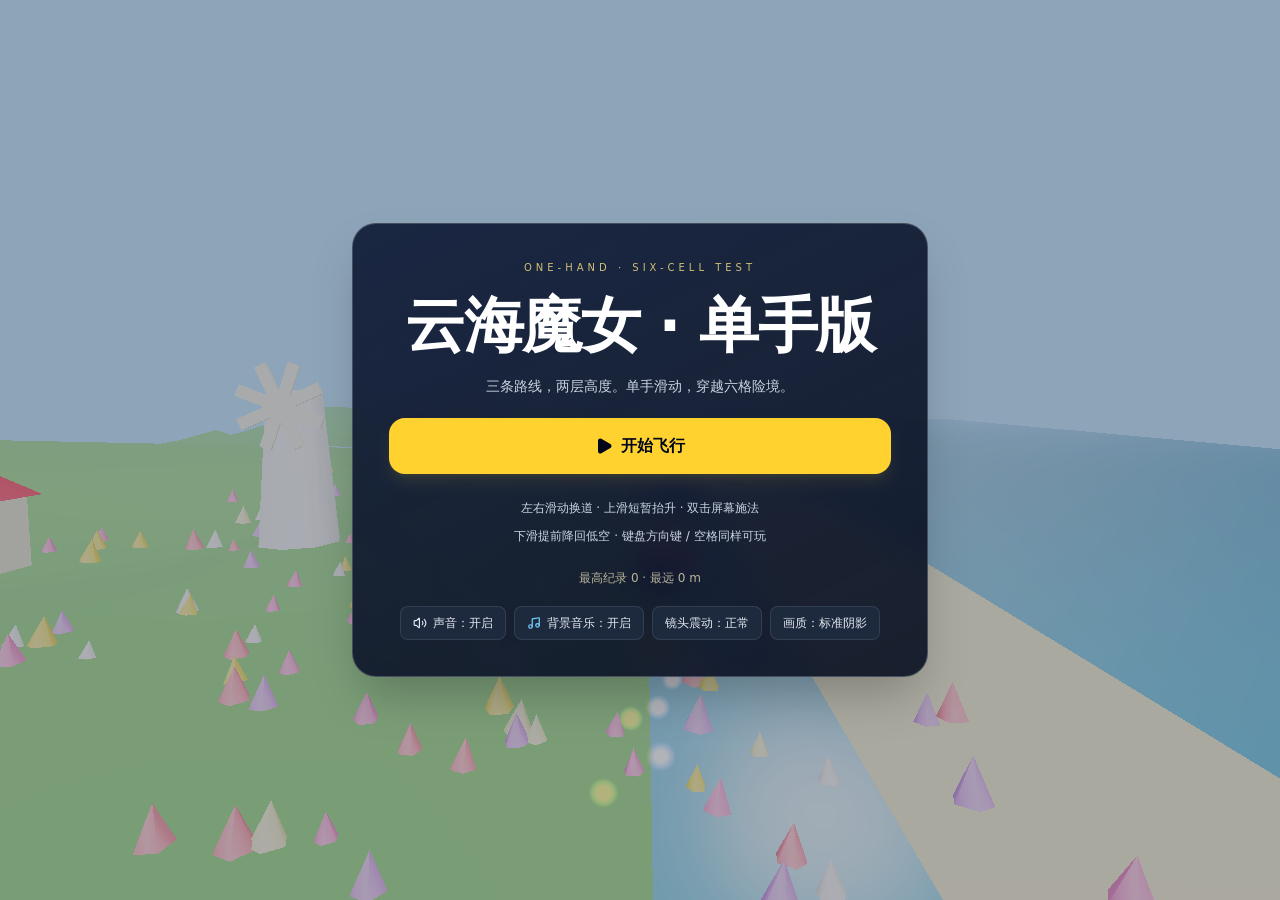
==== one-hand/index.html @ ebc1cd79 "Add isolated one-hand six-cell playtest without changing the official game" ====
<!doctype html>
<html lang="zh-CN">
  <head>
    <meta charset="UTF-8" />
    <meta name="viewport" content="width=device-width, initial-scale=1.0, maximum-scale=1.0, user-scalable=no, viewport-fit=cover" />
    <title>云海魔女 · 单手六格测试</title>
    <meta
      name="description"
      content="第三人称 3D 女巫扫帚飞行闯关游戏：高速穿越花海海岸、迷雾森林、沙漠遗迹与雷暴高地，收集能量加速并释放魔法技能。"
    />
    <meta property="og:title" content="云海魔女 · 3D 扫帚飞行闯关" />
    <meta
      property="og:description"
      content="高速低空飞行躲避、立体截面机关、三大强化形态与四大主题首领试炼。"
    />
    <meta property="og:type" content="website" />
    <meta name="twitter:card" content="summary_large_image" />
    <script type="module" crossorigin src="./assets/index-DvMk6Dfc.js"></script>
    <link rel="stylesheet" crossorigin href="./assets/index-Dwu3fYPq.css">
  </head>
  <body class="bg-slate-950 text-slate-100 overflow-hidden select-none">
    <div id="root"></div>
  </body>
</html>
---- one-hand/assets/index-Dwu3fYPq.css ----
/*! tailwindcss v4.3.5 | MIT License | https://tailwindcss.com */@layer properties{@supports (((-webkit-hyphens:none)) and (not (margin-trim:block))) or ((-moz-orient:inline) and (not (color:rgb(from red r g b)))){*,:before,:after,::backdrop{--tw-rotate-x:initial;--tw-rotate-y:initial;--tw-rotate-z:initial;--tw-skew-x:initial;--tw-skew-y:initial;--tw-space-y-reverse:0;--tw-border-style:solid;--tw-gradient-position:initial;--tw-gradient-from:#0000;--tw-gradient-via:#0000;--tw-gradient-to:#0000;--tw-gradient-stops:initial;--tw-gradient-via-stops:initial;--tw-gradient-from-position:0%;--tw-gradient-via-position:50%;--tw-gradient-to-position:100%;--tw-leading:initial;--tw-font-weight:initial;--tw-tracking:initial;--tw-shadow:0 0 #0000;--tw-shadow-color:initial;--tw-shadow-alpha:100%;--tw-inset-shadow:0 0 #0000;--tw-inset-shadow-color:initial;--tw-inset-shadow-alpha:100%;--tw-ring-color:initial;--tw-ring-shadow:0 0 #0000;--tw-inset-ring-color:initial;--tw-inset-ring-shadow:0 0 #0000;--tw-ring-inset:initial;--tw-ring-offset-width:0px;--tw-ring-offset-color:#fff;--tw-ring-offset-shadow:0 0 #0000;--tw-blur:initial;--tw-brightness:initial;--tw-contrast:initial;--tw-grayscale:initial;--tw-hue-rotate:initial;--tw-invert:initial;--tw-opacity:initial;--tw-saturate:initial;--tw-sepia:initial;--tw-drop-shadow:initial;--tw-drop-shadow-color:initial;--tw-drop-shadow-alpha:100%;--tw-drop-shadow-size:initial;--tw-duration:initial}}}@layer theme{:root,:host{--font-sans:-apple-system, BlinkMacSystemFont, "Segoe UI", Roboto, "Helvetica Neue", "Noto Sans", Arial, sans-serif, "Apple Color Emoji", "Segoe UI Emoji", "Segoe UI Symbol", "Noto Color Emoji";--font-mono:ui-monospace, SFMono-Regular, Menlo, Monaco, Consolas, "Liberation Mono", "Courier New", monospace;--color-red-400:oklch(70.4% .191 22.216);--color-orange-500:oklch(70.5% .213 47.604);--color-amber-100:oklch(96.2% .059 95.617);--color-amber-200:oklch(92.4% .12 95.746);--color-amber-300:oklch(87.9% .169 91.605);--color-amber-400:oklch(82.8% .189 84.429);--color-amber-500:oklch(76.9% .188 70.08);--color-emerald-300:oklch(84.5% .143 164.978);--color-emerald-400:oklch(76.5% .177 163.223);--color-sky-100:oklch(95.1% .026 236.824);--color-sky-300:oklch(82.8% .111 230.318);--color-sky-400:oklch(74.6% .16 232.661);--color-rose-500:oklch(64.5% .246 16.439);--color-slate-100:oklch(96.8% .007 247.896);--color-slate-200:oklch(92.9% .013 255.508);--color-slate-300:oklch(86.9% .022 252.894);--color-slate-400:oklch(70.4% .04 256.788);--color-slate-700:oklch(37.2% .044 257.287);--color-slate-800:oklch(27.9% .041 260.031);--color-slate-900:oklch(20.8% .042 265.755);--color-slate-950:oklch(12.9% .042 264.695);--color-black:#000;--color-white:#fff;--spacing:.25rem;--container-sm:24rem;--container-md:28rem;--container-xl:36rem;--container-3xl:48rem;--text-xs:.75rem;--text-xs--line-height:calc(1 / .75);--text-sm:.875rem;--text-sm--line-height:calc(1.25 / .875);--text-base:1rem;--text-base--line-height: 1.5 ;--text-xl:1.25rem;--text-xl--line-height:calc(1.75 / 1.25);--text-2xl:1.5rem;--text-2xl--line-height:calc(2 / 1.5);--text-3xl:1.875rem;--text-3xl--line-height: 1.2 ;--text-5xl:3rem;--text-5xl--line-height:1;--text-6xl:3.75rem;--text-6xl--line-height:1;--font-weight-medium:500;--font-weight-semibold:600;--font-weight-bold:700;--font-weight-black:900;--tracking-tight:-.025em;--leading-snug:1.375;--leading-relaxed:1.625;--radius-md:.375rem;--radius-lg:.5rem;--radius-xl:.75rem;--radius-2xl:1rem;--radius-3xl:1.5rem;--default-transition-duration:.15s;--default-transition-timing-function:cubic-bezier(.4, 0, .2, 1);--default-font-family:var(--font-sans);--default-mono-font-family:var(--font-mono)}}@layer base{*,:after,:before,::backdrop{box-sizing:border-box;border:0 solid;margin:0;padding:0}::file-selector-button{box-sizing:border-box;border:0 solid;margin:0;padding:0}html,:host{-webkit-text-size-adjust:100%;-moz-tab-size:4;tab-size:4;line-height:1.5;font-family:var(--default-font-family,-apple-system, BlinkMacSystemFont, "Segoe UI", Roboto, "Helvetica Neue", "Noto Sans", Arial, sans-serif, "Apple Color Emoji", "Segoe UI Emoji", "Segoe UI Symbol", "Noto Color Emoji");font-feature-settings:var(--default-font-feature-settings,normal);font-variation-settings:var(--default-font-variation-settings,normal);-webkit-tap-highlight-color:transparent}hr{height:0;color:inherit;border-top-width:1px}abbr:where([title]){-webkit-text-decoration:underline dotted;text-decoration:underline dotted}h1,h2,h3,h4,h5,h6{font-size:inherit;font-weight:inherit}a{color:inherit;-webkit-text-decoration:inherit;text-decoration:inherit}b,strong{font-weight:bolder}code,kbd,samp,pre{font-family:var(--default-mono-font-family,ui-monospace, SFMono-Regular, Menlo, Monaco, Consolas, "Liberation Mono", "Courier New", monospace);font-feature-settings:var(--default-mono-font-feature-settings,normal);font-variation-settings:var(--default-mono-font-variation-settings,normal);font-size:1em}small{font-size:80%}sub,sup{vertical-align:baseline;font-size:75%;line-height:0;position:relative}sub{bottom:-.25em}sup{top:-.5em}table{text-indent:0;border-color:inherit;border-collapse:collapse}:-moz-focusring:where(:not(iframe)){outline:auto}progress{vertical-align:baseline}summary{display:list-item}ol,ul,menu{list-style:none}img,svg,video,canvas,audio,iframe,embed,object{vertical-align:middle;display:block}img,video{max-width:100%;height:auto}button,input,select,optgroup,textarea{font:inherit;font-feature-settings:inherit;font-variation-settings:inherit;letter-spacing:inherit;color:inherit;opacity:1;background-color:#0000;border-radius:0}::file-selector-button{font:inherit;font-feature-settings:inherit;font-variation-settings:inherit;letter-spacing:inherit;color:inherit;opacity:1;background-color:#0000;border-radius:0}:where(select:is([multiple],[size])) optgroup{font-weight:bolder}:where(select:is([multiple],[size])) optgroup option{padding-inline-start:20px}::file-selector-button{margin-inline-end:4px}::placeholder{opacity:1}@supports (not ((-webkit-appearance:-apple-pay-button))) or (contain-intrinsic-size:1px){::placeholder{color:currentColor}@supports (color:color-mix(in lab,red,red)){::placeholder{color:color-mix(in oklab,currentcolor 50%,transparent)}}}textarea{resize:vertical}::-webkit-search-decoration{-webkit-appearance:none}::-webkit-date-and-time-value{min-height:1lh;text-align:inherit}::-webkit-datetime-edit{display:inline-flex}::-webkit-datetime-edit-fields-wrapper{padding:0}::-webkit-datetime-edit{padding-block:0}::-webkit-datetime-edit-year-field{padding-block:0}::-webkit-datetime-edit-month-field{padding-block:0}::-webkit-datetime-edit-day-field{padding-block:0}::-webkit-datetime-edit-hour-field{padding-block:0}::-webkit-datetime-edit-minute-field{padding-block:0}::-webkit-datetime-edit-second-field{padding-block:0}::-webkit-datetime-edit-millisecond-field{padding-block:0}::-webkit-datetime-edit-meridiem-field{padding-block:0}::-webkit-calendar-picker-indicator{line-height:1}:-moz-ui-invalid{box-shadow:none}button,input:where([type=button],[type=reset],[type=submit]){-webkit-appearance:button;-moz-appearance:button;appearance:button}::file-selector-button{-webkit-appearance:button;-moz-appearance:button;appearance:button}::-webkit-inner-spin-button{height:auto}::-webkit-outer-spin-button{height:auto}[hidden]:where(:not([hidden=until-found])){display:none!important}html,body,#root{touch-action:none;width:100%;height:100%;margin:0;padding:0;font-family:Noto Sans SC,system-ui,-apple-system,sans-serif;overflow:hidden}}@layer components;@layer utilities{.pointer-events-none{pointer-events:none}.visible{visibility:visible}.absolute{position:absolute}.fixed{position:fixed}.relative{position:relative}.static{position:static}.inset-0{top:0;right:0;bottom:0;left:0}.-top-5{top:calc(var(--spacing) * -5)}.z-20{z-index:20}.z-30{z-index:30}.z-40{z-index:40}.z-50{z-index:50}.container{width:100%}@media(min-width:40rem){.container{max-width:40rem}}@media(min-width:48rem){.container{max-width:48rem}}@media(min-width:64rem){.container{max-width:64rem}}@media(min-width:80rem){.container{max-width:80rem}}@media(min-width:96rem){.container{max-width:96rem}}.mt-0\.5{margin-top:calc(var(--spacing) * .5)}.mt-1{margin-top:var(--spacing)}.mb-2{margin-bottom:calc(var(--spacing) * 2)}.block{display:block}.contents{display:contents}.flex{display:flex}.grid{display:grid}.inline-block{display:inline-block}.h-2\.5{height:calc(var(--spacing) * 2.5)}.h-12{height:calc(var(--spacing) * 12)}.h-20{height:calc(var(--spacing) * 20)}.h-32{height:calc(var(--spacing) * 32)}.h-full{height:100%}.h-screen{height:100vh}.max-h-\[92dvh\]{max-height:92dvh}.w-12{width:calc(var(--spacing) * 12)}.w-20{width:calc(var(--spacing) * 20)}.w-32{width:calc(var(--spacing) * 32)}.w-full{width:100%}.w-screen{width:100vw}.max-w-3xl{max-width:var(--container-3xl)}.max-w-md{max-width:var(--container-md)}.max-w-sm{max-width:var(--container-sm)}.max-w-xl{max-width:var(--container-xl)}.flex-1{flex:1}.transform{transform:var(--tw-rotate-x, ) var(--tw-rotate-y, ) var(--tw-rotate-z, ) var(--tw-skew-x, ) var(--tw-skew-y, )}.cursor-pointer{cursor:pointer}.touch-none{touch-action:none}.resize{resize:both}.grid-cols-1{grid-template-columns:repeat(1,minmax(0,1fr))}.grid-cols-2{grid-template-columns:repeat(2,minmax(0,1fr))}.flex-col{flex-direction:column}.flex-wrap{flex-wrap:wrap}.place-items-center{place-items:center}.items-center{align-items:center}.justify-between{justify-content:space-between}.justify-center{justify-content:center}.gap-1\.5{gap:calc(var(--spacing) * 1.5)}.gap-2{gap:calc(var(--spacing) * 2)}.gap-2\.5{gap:calc(var(--spacing) * 2.5)}.gap-3{gap:calc(var(--spacing) * 3)}.gap-4{gap:calc(var(--spacing) * 4)}:where(.space-y-2\.5>:not(:last-child)){--tw-space-y-reverse:0;margin-block-start:calc(calc(var(--spacing) * 2.5) * var(--tw-space-y-reverse));margin-block-end:calc(calc(var(--spacing) * 2.5) * calc(1 - var(--tw-space-y-reverse)))}:where(.space-y-3>:not(:last-child)){--tw-space-y-reverse:0;margin-block-start:calc(calc(var(--spacing) * 3) * var(--tw-space-y-reverse));margin-block-end:calc(calc(var(--spacing) * 3) * calc(1 - var(--tw-space-y-reverse)))}:where(.space-y-4>:not(:last-child)){--tw-space-y-reverse:0;margin-block-start:calc(calc(var(--spacing) * 4) * var(--tw-space-y-reverse));margin-block-end:calc(calc(var(--spacing) * 4) * calc(1 - var(--tw-space-y-reverse)))}:where(.space-y-5>:not(:last-child)){--tw-space-y-reverse:0;margin-block-start:calc(calc(var(--spacing) * 5) * var(--tw-space-y-reverse));margin-block-end:calc(calc(var(--spacing) * 5) * calc(1 - var(--tw-space-y-reverse)))}.overflow-hidden{overflow:hidden}.overflow-y-auto{overflow-y:auto}.rounded{border-radius:.25rem}.rounded-2xl{border-radius:var(--radius-2xl)}.rounded-3xl{border-radius:var(--radius-3xl)}.rounded-full{border-radius:2147483647px}.rounded-lg{border-radius:var(--radius-lg)}.rounded-md{border-radius:var(--radius-md)}.rounded-xl{border-radius:var(--radius-xl)}.border{border-style:var(--tw-border-style);border-width:1px}.border-2{border-style:var(--tw-border-style);border-width:2px}.border-\[6px\]{border-style:var(--tw-border-style);border-width:6px}.border-amber-200\/30{border-color:#fee6854d}@supports (color:color-mix(in lab,red,red)){.border-amber-200\/30{border-color:color-mix(in oklab,var(--color-amber-200) 30%,transparent)}}.border-amber-400{border-color:var(--color-amber-400)}.border-black\/45{border-color:#00000073}@supports (color:color-mix(in lab,red,red)){.border-black\/45{border-color:color-mix(in oklab,var(--color-black) 45%,transparent)}}.border-emerald-400\/50{border-color:#00d29480}@supports (color:color-mix(in lab,red,red)){.border-emerald-400\/50{border-color:color-mix(in oklab,var(--color-emerald-400) 50%,transparent)}}.border-orange-500\/50{border-color:#fe6e0080}@supports (color:color-mix(in lab,red,red)){.border-orange-500\/50{border-color:color-mix(in oklab,var(--color-orange-500) 50%,transparent)}}.border-sky-300\/40{border-color:#77d4ff66}@supports (color:color-mix(in lab,red,red)){.border-sky-300\/40{border-color:color-mix(in oklab,var(--color-sky-300) 40%,transparent)}}.border-sky-400\/55{border-color:#00bcfe8c}@supports (color:color-mix(in lab,red,red)){.border-sky-400\/55{border-color:color-mix(in oklab,var(--color-sky-400) 55%,transparent)}}.border-white{border-color:var(--color-white)}.border-white\/10{border-color:#ffffff1a}@supports (color:color-mix(in lab,red,red)){.border-white\/10{border-color:color-mix(in oklab,var(--color-white) 10%,transparent)}}.border-white\/15{border-color:#ffffff26}@supports (color:color-mix(in lab,red,red)){.border-white\/15{border-color:color-mix(in oklab,var(--color-white) 15%,transparent)}}.border-white\/20{border-color:#fff3}@supports (color:color-mix(in lab,red,red)){.border-white\/20{border-color:color-mix(in oklab,var(--color-white) 20%,transparent)}}.border-white\/25{border-color:#ffffff40}@supports (color:color-mix(in lab,red,red)){.border-white\/25{border-color:color-mix(in oklab,var(--color-white) 25%,transparent)}}.bg-amber-300{background-color:var(--color-amber-300)}.bg-amber-400{background-color:var(--color-amber-400)}.bg-amber-400\/90{background-color:#fcbb00e6}@supports (color:color-mix(in lab,red,red)){.bg-amber-400\/90{background-color:color-mix(in oklab,var(--color-amber-400) 90%,transparent)}}.bg-amber-500{background-color:var(--color-amber-500)}.bg-slate-700{background-color:var(--color-slate-700)}.bg-slate-800{background-color:var(--color-slate-800)}.bg-slate-800\/55{background-color:#1d293d8c}@supports (color:color-mix(in lab,red,red)){.bg-slate-800\/55{background-color:color-mix(in oklab,var(--color-slate-800) 55%,transparent)}}.bg-slate-800\/60{background-color:#1d293d99}@supports (color:color-mix(in lab,red,red)){.bg-slate-800\/60{background-color:color-mix(in oklab,var(--color-slate-800) 60%,transparent)}}.bg-slate-800\/80{background-color:#1d293dcc}@supports (color:color-mix(in lab,red,red)){.bg-slate-800\/80{background-color:color-mix(in oklab,var(--color-slate-800) 80%,transparent)}}.bg-slate-800\/85{background-color:#1d293dd9}@supports (color:color-mix(in lab,red,red)){.bg-slate-800\/85{background-color:color-mix(in oklab,var(--color-slate-800) 85%,transparent)}}.bg-slate-900{background-color:var(--color-slate-900)}.bg-slate-900\/75{background-color:#0f172bbf}@supports (color:color-mix(in lab,red,red)){.bg-slate-900\/75{background-color:color-mix(in oklab,var(--color-slate-900) 75%,transparent)}}.bg-slate-950{background-color:var(--color-slate-950)}.bg-slate-950\/30{background-color:#0206184d}@supports (color:color-mix(in lab,red,red)){.bg-slate-950\/30{background-color:color-mix(in oklab,var(--color-slate-950) 30%,transparent)}}.bg-slate-950\/65{background-color:#020618a6}@supports (color:color-mix(in lab,red,red)){.bg-slate-950\/65{background-color:color-mix(in oklab,var(--color-slate-950) 65%,transparent)}}.bg-slate-950\/70{background-color:#020618b3}@supports (color:color-mix(in lab,red,red)){.bg-slate-950\/70{background-color:color-mix(in oklab,var(--color-slate-950) 70%,transparent)}}.bg-slate-950\/75{background-color:#020618bf}@supports (color:color-mix(in lab,red,red)){.bg-slate-950\/75{background-color:color-mix(in oklab,var(--color-slate-950) 75%,transparent)}}.bg-slate-950\/80{background-color:#020618cc}@supports (color:color-mix(in lab,red,red)){.bg-slate-950\/80{background-color:color-mix(in oklab,var(--color-slate-950) 80%,transparent)}}.bg-slate-950\/95{background-color:#020618f2}@supports (color:color-mix(in lab,red,red)){.bg-slate-950\/95{background-color:color-mix(in oklab,var(--color-slate-950) 95%,transparent)}}.bg-gradient-to-r{--tw-gradient-position:to right in oklab;background-image:linear-gradient(var(--tw-gradient-stops))}.from-rose-500{--tw-gradient-from:var(--color-rose-500);--tw-gradient-stops:var(--tw-gradient-via-stops,var(--tw-gradient-position), var(--tw-gradient-from) var(--tw-gradient-from-position), var(--tw-gradient-to) var(--tw-gradient-to-position))}.to-amber-300{--tw-gradient-to:var(--color-amber-300);--tw-gradient-stops:var(--tw-gradient-via-stops,var(--tw-gradient-position), var(--tw-gradient-from) var(--tw-gradient-from-position), var(--tw-gradient-to) var(--tw-gradient-to-position))}.p-3\.5{padding:calc(var(--spacing) * 3.5)}.p-4{padding:calc(var(--spacing) * 4)}.p-5{padding:calc(var(--spacing) * 5)}.p-6{padding:calc(var(--spacing) * 6)}.px-1\.5{padding-inline:calc(var(--spacing) * 1.5)}.px-2\.5{padding-inline:calc(var(--spacing) * 2.5)}.px-3{padding-inline:calc(var(--spacing) * 3)}.px-5{padding-inline:calc(var(--spacing) * 5)}.py-0\.5{padding-block:calc(var(--spacing) * .5)}.py-1{padding-block:var(--spacing)}.py-2{padding-block:calc(var(--spacing) * 2)}.py-2\.5{padding-block:calc(var(--spacing) * 2.5)}.py-3{padding-block:calc(var(--spacing) * 3)}.py-4{padding-block:calc(var(--spacing) * 4)}.pt-1{padding-top:var(--spacing)}.text-center{text-align:center}.text-left{text-align:left}.text-2xl{font-size:var(--text-2xl);line-height:var(--tw-leading,var(--text-2xl--line-height))}.text-5xl{font-size:var(--text-5xl);line-height:var(--tw-leading,var(--text-5xl--line-height))}.text-base{font-size:var(--text-base);line-height:var(--tw-leading,var(--text-base--line-height))}.text-sm{font-size:var(--text-sm);line-height:var(--tw-leading,var(--text-sm--line-height))}.text-xl{font-size:var(--text-xl);line-height:var(--tw-leading,var(--text-xl--line-height))}.text-xs{font-size:var(--text-xs);line-height:var(--tw-leading,var(--text-xs--line-height))}.text-\[10px\]{font-size:10px}.text-\[11px\]{font-size:11px}.leading-7{--tw-leading:calc(var(--spacing) * 7);line-height:calc(var(--spacing) * 7)}.leading-relaxed{--tw-leading:var(--leading-relaxed);line-height:var(--leading-relaxed)}.leading-snug{--tw-leading:var(--leading-snug);line-height:var(--leading-snug)}.font-black{--tw-font-weight:var(--font-weight-black);font-weight:var(--font-weight-black)}.font-bold{--tw-font-weight:var(--font-weight-bold);font-weight:var(--font-weight-bold)}.font-medium{--tw-font-weight:var(--font-weight-medium);font-weight:var(--font-weight-medium)}.font-semibold{--tw-font-weight:var(--font-weight-semibold);font-weight:var(--font-weight-semibold)}.tracking-\[\.4em\]{--tw-tracking:.4em;letter-spacing:.4em}.tracking-tight{--tw-tracking:var(--tracking-tight);letter-spacing:var(--tracking-tight)}.text-amber-100\/70{color:#fef3c6b3}@supports (color:color-mix(in lab,red,red)){.text-amber-100\/70{color:color-mix(in oklab,var(--color-amber-100) 70%,transparent)}}.text-amber-200\/80{color:#fee685cc}@supports (color:color-mix(in lab,red,red)){.text-amber-200\/80{color:color-mix(in oklab,var(--color-amber-200) 80%,transparent)}}.text-amber-300{color:var(--color-amber-300)}.text-emerald-300{color:var(--color-emerald-300)}.text-emerald-400{color:var(--color-emerald-400)}.text-red-400{color:var(--color-red-400)}.text-sky-100{color:var(--color-sky-100)}.text-sky-300{color:var(--color-sky-300)}.text-slate-100{color:var(--color-slate-100)}.text-slate-200{color:var(--color-slate-200)}.text-slate-300{color:var(--color-slate-300)}.text-slate-400{color:var(--color-slate-400)}.text-slate-950{color:var(--color-slate-950)}.text-white{color:var(--color-white)}.accent-amber-400{accent-color:var(--color-amber-400)}.shadow-2xl{--tw-shadow:0 25px 50px -12px var(--tw-shadow-color,#00000040);box-shadow:var(--tw-inset-shadow),var(--tw-inset-ring-shadow),var(--tw-ring-offset-shadow),var(--tw-ring-shadow),var(--tw-shadow)}.shadow-lg{--tw-shadow:0 10px 15px -3px var(--tw-shadow-color,#0000001a), 0 4px 6px -4px var(--tw-shadow-color,#0000001a);box-shadow:var(--tw-inset-shadow),var(--tw-inset-ring-shadow),var(--tw-ring-offset-shadow),var(--tw-ring-shadow),var(--tw-shadow)}.shadow-md{--tw-shadow:0 4px 6px -1px var(--tw-shadow-color,#0000001a), 0 2px 4px -2px var(--tw-shadow-color,#0000001a);box-shadow:var(--tw-inset-shadow),var(--tw-inset-ring-shadow),var(--tw-ring-offset-shadow),var(--tw-ring-shadow),var(--tw-shadow)}.ring{--tw-ring-shadow:var(--tw-ring-inset, ) 0 0 0 calc(1px + var(--tw-ring-offset-width)) var(--tw-ring-color,currentcolor);box-shadow:var(--tw-inset-shadow),var(--tw-inset-ring-shadow),var(--tw-ring-offset-shadow),var(--tw-ring-shadow),var(--tw-shadow)}.shadow-amber-300\/10{--tw-shadow-color:#ffd2361a}@supports (color:color-mix(in lab,red,red)){.shadow-amber-300\/10{--tw-shadow-color:color-mix(in oklab, color-mix(in oklab, var(--color-amber-300) 10%, transparent) var(--tw-shadow-alpha), transparent)}}.blur{--tw-blur:blur(8px);filter:var(--tw-blur, ) var(--tw-brightness, ) var(--tw-contrast, ) var(--tw-grayscale, ) var(--tw-hue-rotate, ) var(--tw-invert, ) var(--tw-saturate, ) var(--tw-sepia, ) var(--tw-drop-shadow, )}.transition-all{transition-property:all;transition-timing-function:var(--tw-ease,var(--default-transition-timing-function));transition-duration:var(--tw-duration,var(--default-transition-duration))}.transition-colors{transition-property:color,background-color,border-color,outline-color,text-decoration-color,fill,stroke,--tw-gradient-from,--tw-gradient-via,--tw-gradient-to;transition-timing-function:var(--tw-ease,var(--default-transition-timing-function));transition-duration:var(--tw-duration,var(--default-transition-duration))}.transition-opacity{transition-property:opacity;transition-timing-function:var(--tw-ease,var(--default-transition-timing-function));transition-duration:var(--tw-duration,var(--default-transition-duration))}.duration-150{--tw-duration:.15s;transition-duration:.15s}.duration-200{--tw-duration:.2s;transition-duration:.2s}.select-none{-webkit-user-select:none;user-select:none}@media(hover:hover){.hover\:bg-amber-200:hover{background-color:var(--color-amber-200)}.hover\:bg-amber-300:hover{background-color:var(--color-amber-300)}.hover\:bg-amber-400:hover{background-color:var(--color-amber-400)}.hover\:bg-slate-700:hover{background-color:var(--color-slate-700)}.hover\:bg-slate-800:hover{background-color:var(--color-slate-800)}.hover\:bg-slate-800\/80:hover{background-color:#1d293dcc}@supports (color:color-mix(in lab,red,red)){.hover\:bg-slate-800\/80:hover{background-color:color-mix(in oklab,var(--color-slate-800) 80%,transparent)}}}@media(min-width:40rem){.sm\:w-32{width:calc(var(--spacing) * 32)}.sm\:grid-cols-3{grid-template-columns:repeat(3,minmax(0,1fr))}.sm\:flex-row{flex-direction:row}.sm\:p-7{padding:calc(var(--spacing) * 7)}.sm\:p-8{padding:calc(var(--spacing) * 8)}.sm\:p-9{padding:calc(var(--spacing) * 9)}.sm\:text-3xl{font-size:var(--text-3xl);line-height:var(--tw-leading,var(--text-3xl--line-height))}.sm\:text-6xl{font-size:var(--text-6xl);line-height:var(--tw-leading,var(--text-6xl--line-height))}.sm\:text-xl{font-size:var(--text-xl);line-height:var(--tw-leading,var(--text-xl--line-height))}}}.font-display-num{font-variant-numeric:tabular-nums;font-family:Chakra Petch,Noto Sans SC,monospace}.title-panel{-webkit-backdrop-filter:blur(12px);backdrop-filter:blur(12px);background:linear-gradient(155deg,#131f3af0,#0a1121e8)}@media(max-width:600px){.title-panel{padding:22px}}.reward-card:hover,.reward-card:focus-visible{outline-offset:3px;background:#26334b;outline:2px solid #fde68a;transform:translateY(-4px);box-shadow:0 12px 28px #0004}@media(prefers-reduced-motion:reduce){.reward-card{transition:none}.reward-card:hover{transform:none}}@media(max-width:639px){.top-scene{max-width:none;position:absolute;top:106px;left:12px;right:12px}.top-scene>div{max-width:100%}.energy-panel{width:170px;padding:10px;position:absolute;bottom:160px;left:12px}.skill-panel{max-width:calc(100vw - 166px);position:absolute;bottom:12px;right:12px}.skill-card{width:190px;max-width:100%;padding:9px}}.landscape-controls{z-index:20;pointer-events:none;position:fixed;top:0;right:0;bottom:0;left:0}.landscape-move{pointer-events:auto;touch-action:none;-webkit-user-select:none;user-select:none;width:55%;position:absolute;inset:0 auto 0 0}.landscape-stick{pointer-events:none;background:#0f172a25;border:1px solid #ffffff45;border-radius:50%;width:108px;height:108px;position:absolute;transform:translate(-50%,-50%)}.landscape-stick span{background:#ffffff65;border:1px solid #ffffffb0;border-radius:50%;width:36px;height:36px;position:absolute;top:35px;left:35px}.landscape-pause{top:max(10px,env(safe-area-inset-top));right:max(16px,env(safe-area-inset-right));color:#fff;pointer-events:auto;touch-action:manipulation;background:#0f172a66;border:1px solid #ffffff30;border-radius:50%;place-items:center;width:40px;height:40px;display:grid;position:absolute}.landscape-cast{right:max(24px,env(safe-area-inset-right));bottom:max(20px,env(safe-area-inset-bottom));color:#fff;pointer-events:auto;touch-action:none;background:#0f172a88;border:0;border-radius:50%;flex-direction:column;justify-content:center;align-items:center;gap:3px;width:88px;height:88px;display:flex;position:absolute}.landscape-cast>svg:not(.landscape-charge){width:26px;height:26px;color:var(--magic-color)}.landscape-cast span{letter-spacing:.1em;font-size:11px;font-weight:600}.landscape-cast:disabled>svg:not(.landscape-charge),.landscape-cast:disabled span{opacity:.5}.landscape-cast.is-ready{box-shadow:0 0 20px var(--magic-color)}@supports (color:color-mix(in lab,red,red)){.landscape-cast.is-ready{box-shadow:0 0 20px color-mix(in srgb,var(--magic-color) 35%,transparent)}}.landscape-charge{fill:none;stroke-width:3px;pointer-events:none;width:100%;height:100%;position:absolute;top:0;right:0;bottom:0;left:0;transform:rotate(-90deg)}.charge-track{stroke:#ffffff25}.charge-fill{stroke:var(--magic-color);transition:stroke-dasharray .15s linear}.landscape-pause:focus-visible,.landscape-cast:focus-visible{outline-offset:4px;outline:2px solid #fff}.title-panel,.pause-dialog,.result-dialog,.reward-dialog{touch-action:pan-y}[data-touch-landscape=true] .title-panel,[data-touch-landscape=true] .result-dialog,[data-touch-landscape=true] .reward-dialog{max-height:calc(var(--game-vh,100dvh) - 24px);overscroll-behavior:contain;overflow-y:auto}[data-touch-landscape=true] .pause-dialog{width:min(620px,calc(var(--game-vw,100vw) - 32px));max-width:none;max-height:calc(var(--game-vh,100dvh) - 24px);grid-template-columns:1fr 1fr;gap:12px 20px;padding:18px 24px;display:grid;overflow-y:auto}[data-touch-landscape=true] .pause-dialog>*{margin-top:0}[data-touch-landscape=true] .pause-dialog>div:first-child{grid-column:1/-1}[data-touch-landscape=true] .pause-dialog h2{font-size:20px}.game-shell{width:100%;height:100dvh}.landscape-rotate{color:#fff;pointer-events:auto;touch-action:manipulation;background:#0f172a66;border-radius:20px;padding:9px 12px;font-size:11px;position:absolute;top:10px;right:66px}[data-touch-landscape=true] .reward-dialog .grid{grid-template-columns:repeat(3,minmax(0,1fr))}[data-software-landscape=true] .landscape-cast{right:max(24px,env(safe-area-inset-bottom));bottom:max(20px,env(safe-area-inset-left))}[data-software-landscape=true] .landscape-pause{right:max(16px,env(safe-area-inset-bottom));top:max(10px,env(safe-area-inset-right))}[data-software-landscape=true][data-software-rotation="-90"] .landscape-cast{right:max(24px,env(safe-area-inset-top));bottom:max(20px,env(safe-area-inset-right))}[data-software-landscape=true][data-software-rotation="-90"] .landscape-pause{right:max(16px,env(safe-area-inset-top));top:max(10px,env(safe-area-inset-left))}.single-hand-controls{z-index:20;pointer-events:none;position:fixed;top:0;right:0;bottom:0;left:0}.gesture-surface{pointer-events:auto;touch-action:none;-webkit-user-select:none;user-select:none;position:absolute;top:0;right:0;bottom:0;left:0}.single-hand-score{left:14px;top:max(14px,env(safe-area-inset-top));z-index:21;color:#fff9;pointer-events:none;text-shadow:0 1px 3px #0008;font-size:11px;position:fixed}.gesture-magic{right:18px;bottom:max(18px,env(safe-area-inset-bottom));pointer-events:none;background:#0f172a66;border-radius:14px;align-items:center;gap:6px;padding:8px 10px 12px;font-size:11px;display:flex;position:absolute;overflow:hidden}.gesture-magic i{height:3px;transition:width .1s linear;position:absolute;bottom:0;left:0}.gesture-hint{bottom:max(18px,env(safe-area-inset-bottom));color:#fff9;pointer-events:none;text-shadow:0 1px 3px #000;font-size:11px;position:absolute;left:14px}@property --tw-rotate-x{syntax:"*";inherits:false}@property --tw-rotate-y{syntax:"*";inherits:false}@property --tw-rotate-z{syntax:"*";inherits:false}@property --tw-skew-x{syntax:"*";inherits:false}@property --tw-skew-y{syntax:"*";inherits:false}@property --tw-space-y-reverse{syntax:"*";inherits:false;initial-value:0}@property --tw-border-style{syntax:"*";inherits:false;initial-value:solid}@property --tw-gradient-position{syntax:"*";inherits:false}@property --tw-gradient-from{syntax:"<color>";inherits:false;initial-value:#0000}@property --tw-gradient-via{syntax:"<color>";inherits:false;initial-value:#0000}@property --tw-gradient-to{syntax:"<color>";inherits:false;initial-value:#0000}@property --tw-gradient-stops{syntax:"*";inherits:false}@property --tw-gradient-via-stops{syntax:"*";inherits:false}@property --tw-gradient-from-position{syntax:"<length-percentage>";inherits:false;initial-value:0%}@property --tw-gradient-via-position{syntax:"<length-percentage>";inherits:false;initial-value:50%}@property --tw-gradient-to-position{syntax:"<length-percentage>";inherits:false;initial-value:100%}@property --tw-leading{syntax:"*";inherits:false}@property --tw-font-weight{syntax:"*";inherits:false}@property --tw-tracking{syntax:"*";inherits:false}@property --tw-shadow{syntax:"*";inherits:false;initial-value:0 0 #0000}@property --tw-shadow-color{syntax:"*";inherits:false}@property --tw-shadow-alpha{syntax:"<percentage>";inherits:false;initial-value:100%}@property --tw-inset-shadow{syntax:"*";inherits:false;initial-value:0 0 #0000}@property --tw-inset-shadow-color{syntax:"*";inherits:false}@property --tw-inset-shadow-alpha{syntax:"<percentage>";inherits:false;initial-value:100%}@property --tw-ring-color{syntax:"*";inherits:false}@property --tw-ring-shadow{syntax:"*";inherits:false;initial-value:0 0 #0000}@property --tw-inset-ring-color{syntax:"*";inherits:false}@property --tw-inset-ring-shadow{syntax:"*";inherits:false;initial-value:0 0 #0000}@property --tw-ring-inset{syntax:"*";inherits:false}@property --tw-ring-offset-width{syntax:"<length>";inherits:false;initial-value:0}@property --tw-ring-offset-color{syntax:"*";inherits:false;initial-value:#fff}@property --tw-ring-offset-shadow{syntax:"*";inherits:false;initial-value:0 0 #0000}@property --tw-blur{syntax:"*";inherits:false}@property --tw-brightness{syntax:"*";inherits:false}@property --tw-contrast{syntax:"*";inherits:false}@property --tw-grayscale{syntax:"*";inherits:false}@property --tw-hue-rotate{syntax:"*";inherits:false}@property --tw-invert{syntax:"*";inherits:false}@property --tw-opacity{syntax:"*";inherits:false}@property --tw-saturate{syntax:"*";inherits:false}@property --tw-sepia{syntax:"*";inherits:false}@property --tw-drop-shadow{syntax:"*";inherits:false}@property --tw-drop-shadow-color{syntax:"*";inherits:false}@property --tw-drop-shadow-alpha{syntax:"<percentage>";inherits:false;initial-value:100%}@property --tw-drop-shadow-size{syntax:"*";inherits:false}@property --tw-duration{syntax:"*";inherits:false}
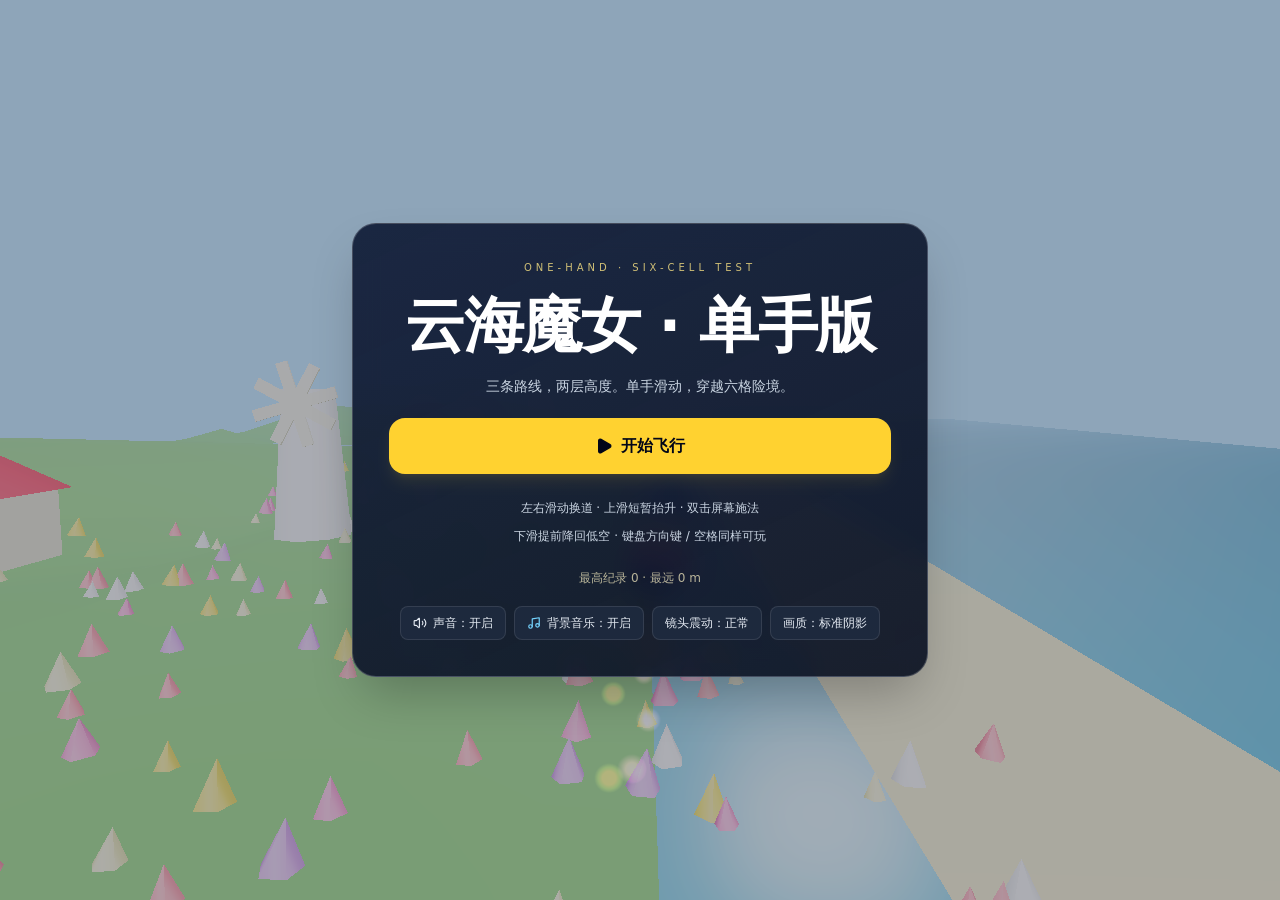
==== commit b530c478: "Add isolated one-hand six-cell playtest without changing the official game" ====
--- a/one-hand/index.html
+++ b/one-hand/index.html
@@ -2,6 +2,7 @@
 <html lang="zh-CN">
   <head>
     <meta charset="UTF-8" />
+    <meta name="application-name" content="Arcane Drift One Hand" />
     <meta name="viewport" content="width=device-width, initial-scale=1.0, maximum-scale=1.0, user-scalable=no, viewport-fit=cover" />
     <title>云海魔女 · 单手六格测试</title>
     <meta
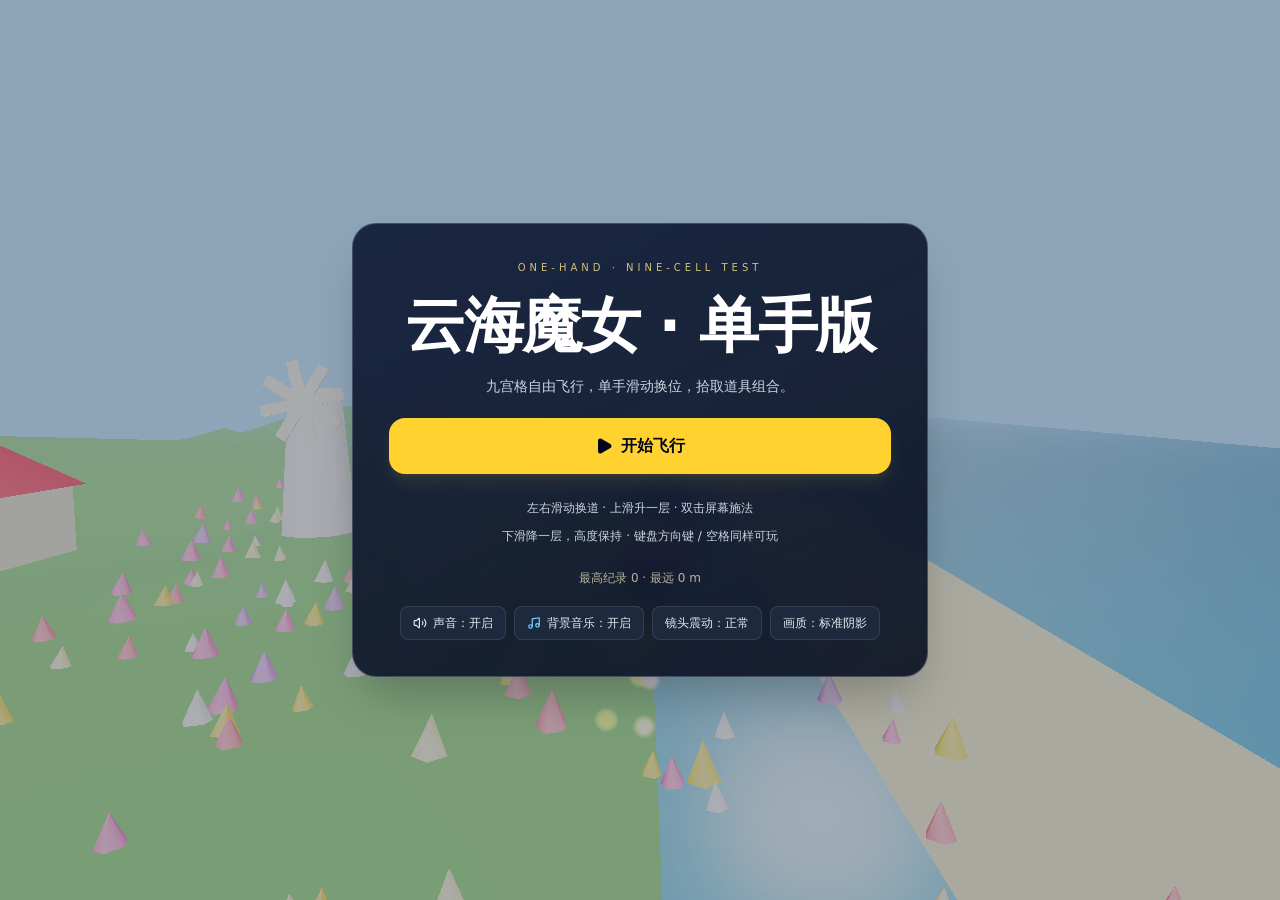
==== commit 265a52ad: "Update isolated one-hand nine-cell playtest without changing the official game" ====
--- a/one-hand/index.html
+++ b/one-hand/index.html
@@ -4,7 +4,7 @@
     <meta charset="UTF-8" />
     <meta name="application-name" content="Arcane Drift One Hand" />
     <meta name="viewport" content="width=device-width, initial-scale=1.0, maximum-scale=1.0, user-scalable=no, viewport-fit=cover" />
-    <title>云海魔女 · 单手六格测试</title>
+    <title>云海魔女 · 单手九宫格测试</title>
     <meta
       name="description"
       content="第三人称 3D 女巫扫帚飞行闯关游戏：高速穿越花海海岸、迷雾森林、沙漠遗迹与雷暴高地，收集能量加速并释放魔法技能。"
@@ -16,8 +16,8 @@
     />
     <meta property="og:type" content="website" />
     <meta name="twitter:card" content="summary_large_image" />
-    <script type="module" crossorigin src="./assets/index-DvMk6Dfc.js"></script>
-    <link rel="stylesheet" crossorigin href="./assets/index-Dwu3fYPq.css">
+    <script type="module" crossorigin src="./assets/index-BNXJBDKs.js"></script>
+    <link rel="stylesheet" crossorigin href="./assets/index-DBeiCkFY.css">
   </head>
   <body class="bg-slate-950 text-slate-100 overflow-hidden select-none">
     <div id="root"></div>
--- a/one-hand/assets/index-DBeiCkFY.css
+++ b/one-hand/assets/index-DBeiCkFY.css
@@ -0,0 +1 @@
+/*! tailwindcss v4.3.5 | MIT License | https://tailwindcss.com */@layer properties{@supports (((-webkit-hyphens:none)) and (not (margin-trim:block))) or ((-moz-orient:inline) and (not (color:rgb(from red r g b)))){*,:before,:after,::backdrop{--tw-rotate-x:initial;--tw-rotate-y:initial;--tw-rotate-z:initial;--tw-skew-x:initial;--tw-skew-y:initial;--tw-space-y-reverse:0;--tw-border-style:solid;--tw-gradient-position:initial;--tw-gradient-from:#0000;--tw-gradient-via:#0000;--tw-gradient-to:#0000;--tw-gradient-stops:initial;--tw-gradient-via-stops:initial;--tw-gradient-from-position:0%;--tw-gradient-via-position:50%;--tw-gradient-to-position:100%;--tw-leading:initial;--tw-font-weight:initial;--tw-tracking:initial;--tw-shadow:0 0 #0000;--tw-shadow-color:initial;--tw-shadow-alpha:100%;--tw-inset-shadow:0 0 #0000;--tw-inset-shadow-color:initial;--tw-inset-shadow-alpha:100%;--tw-ring-color:initial;--tw-ring-shadow:0 0 #0000;--tw-inset-ring-color:initial;--tw-inset-ring-shadow:0 0 #0000;--tw-ring-inset:initial;--tw-ring-offset-width:0px;--tw-ring-offset-color:#fff;--tw-ring-offset-shadow:0 0 #0000;--tw-blur:initial;--tw-brightness:initial;--tw-contrast:initial;--tw-grayscale:initial;--tw-hue-rotate:initial;--tw-invert:initial;--tw-opacity:initial;--tw-saturate:initial;--tw-sepia:initial;--tw-drop-shadow:initial;--tw-drop-shadow-color:initial;--tw-drop-shadow-alpha:100%;--tw-drop-shadow-size:initial;--tw-duration:initial}}}@layer theme{:root,:host{--font-sans:-apple-system, BlinkMacSystemFont, "Segoe UI", Roboto, "Helvetica Neue", "Noto Sans", Arial, sans-serif, "Apple Color Emoji", "Segoe UI Emoji", "Segoe UI Symbol", "Noto Color Emoji";--font-mono:ui-monospace, SFMono-Regular, Menlo, Monaco, Consolas, "Liberation Mono", "Courier New", monospace;--color-red-400:oklch(70.4% .191 22.216);--color-orange-500:oklch(70.5% .213 47.604);--color-amber-100:oklch(96.2% .059 95.617);--color-amber-200:oklch(92.4% .12 95.746);--color-amber-300:oklch(87.9% .169 91.605);--color-amber-400:oklch(82.8% .189 84.429);--color-amber-500:oklch(76.9% .188 70.08);--color-emerald-300:oklch(84.5% .143 164.978);--color-emerald-400:oklch(76.5% .177 163.223);--color-sky-100:oklch(95.1% .026 236.824);--color-sky-300:oklch(82.8% .111 230.318);--color-sky-400:oklch(74.6% .16 232.661);--color-rose-500:oklch(64.5% .246 16.439);--color-slate-100:oklch(96.8% .007 247.896);--color-slate-200:oklch(92.9% .013 255.508);--color-slate-300:oklch(86.9% .022 252.894);--color-slate-400:oklch(70.4% .04 256.788);--color-slate-700:oklch(37.2% .044 257.287);--color-slate-800:oklch(27.9% .041 260.031);--color-slate-900:oklch(20.8% .042 265.755);--color-slate-950:oklch(12.9% .042 264.695);--color-black:#000;--color-white:#fff;--spacing:.25rem;--container-sm:24rem;--container-md:28rem;--container-xl:36rem;--container-3xl:48rem;--text-xs:.75rem;--text-xs--line-height:calc(1 / .75);--text-sm:.875rem;--text-sm--line-height:calc(1.25 / .875);--text-base:1rem;--text-base--line-height: 1.5 ;--text-xl:1.25rem;--text-xl--line-height:calc(1.75 / 1.25);--text-2xl:1.5rem;--text-2xl--line-height:calc(2 / 1.5);--text-3xl:1.875rem;--text-3xl--line-height: 1.2 ;--text-5xl:3rem;--text-5xl--line-height:1;--text-6xl:3.75rem;--text-6xl--line-height:1;--font-weight-medium:500;--font-weight-semibold:600;--font-weight-bold:700;--font-weight-black:900;--tracking-tight:-.025em;--leading-snug:1.375;--leading-relaxed:1.625;--radius-md:.375rem;--radius-lg:.5rem;--radius-xl:.75rem;--radius-2xl:1rem;--radius-3xl:1.5rem;--default-transition-duration:.15s;--default-transition-timing-function:cubic-bezier(.4, 0, .2, 1);--default-font-family:var(--font-sans);--default-mono-font-family:var(--font-mono)}}@layer base{*,:after,:before,::backdrop{box-sizing:border-box;border:0 solid;margin:0;padding:0}::file-selector-button{box-sizing:border-box;border:0 solid;margin:0;padding:0}html,:host{-webkit-text-size-adjust:100%;-moz-tab-size:4;tab-size:4;line-height:1.5;font-family:var(--default-font-family,-apple-system, BlinkMacSystemFont, "Segoe UI", Roboto, "Helvetica Neue", "Noto Sans", Arial, sans-serif, "Apple Color Emoji", "Segoe UI Emoji", "Segoe UI Symbol", "Noto Color Emoji");font-feature-settings:var(--default-font-feature-settings,normal);font-variation-settings:var(--default-font-variation-settings,normal);-webkit-tap-highlight-color:transparent}hr{height:0;color:inherit;border-top-width:1px}abbr:where([title]){-webkit-text-decoration:underline dotted;text-decoration:underline dotted}h1,h2,h3,h4,h5,h6{font-size:inherit;font-weight:inherit}a{color:inherit;-webkit-text-decoration:inherit;text-decoration:inherit}b,strong{font-weight:bolder}code,kbd,samp,pre{font-family:var(--default-mono-font-family,ui-monospace, SFMono-Regular, Menlo, Monaco, Consolas, "Liberation Mono", "Courier New", monospace);font-feature-settings:var(--default-mono-font-feature-settings,normal);font-variation-settings:var(--default-mono-font-variation-settings,normal);font-size:1em}small{font-size:80%}sub,sup{vertical-align:baseline;font-size:75%;line-height:0;position:relative}sub{bottom:-.25em}sup{top:-.5em}table{text-indent:0;border-color:inherit;border-collapse:collapse}:-moz-focusring:where(:not(iframe)){outline:auto}progress{vertical-align:baseline}summary{display:list-item}ol,ul,menu{list-style:none}img,svg,video,canvas,audio,iframe,embed,object{vertical-align:middle;display:block}img,video{max-width:100%;height:auto}button,input,select,optgroup,textarea{font:inherit;font-feature-settings:inherit;font-variation-settings:inherit;letter-spacing:inherit;color:inherit;opacity:1;background-color:#0000;border-radius:0}::file-selector-button{font:inherit;font-feature-settings:inherit;font-variation-settings:inherit;letter-spacing:inherit;color:inherit;opacity:1;background-color:#0000;border-radius:0}:where(select:is([multiple],[size])) optgroup{font-weight:bolder}:where(select:is([multiple],[size])) optgroup option{padding-inline-start:20px}::file-selector-button{margin-inline-end:4px}::placeholder{opacity:1}@supports (not ((-webkit-appearance:-apple-pay-button))) or (contain-intrinsic-size:1px){::placeholder{color:currentColor}@supports (color:color-mix(in lab,red,red)){::placeholder{color:color-mix(in oklab,currentcolor 50%,transparent)}}}textarea{resize:vertical}::-webkit-search-decoration{-webkit-appearance:none}::-webkit-date-and-time-value{min-height:1lh;text-align:inherit}::-webkit-datetime-edit{display:inline-flex}::-webkit-datetime-edit-fields-wrapper{padding:0}::-webkit-datetime-edit{padding-block:0}::-webkit-datetime-edit-year-field{padding-block:0}::-webkit-datetime-edit-month-field{padding-block:0}::-webkit-datetime-edit-day-field{padding-block:0}::-webkit-datetime-edit-hour-field{padding-block:0}::-webkit-datetime-edit-minute-field{padding-block:0}::-webkit-datetime-edit-second-field{padding-block:0}::-webkit-datetime-edit-millisecond-field{padding-block:0}::-webkit-datetime-edit-meridiem-field{padding-block:0}::-webkit-calendar-picker-indicator{line-height:1}:-moz-ui-invalid{box-shadow:none}button,input:where([type=button],[type=reset],[type=submit]){-webkit-appearance:button;-moz-appearance:button;appearance:button}::file-selector-button{-webkit-appearance:button;-moz-appearance:button;appearance:button}::-webkit-inner-spin-button{height:auto}::-webkit-outer-spin-button{height:auto}[hidden]:where(:not([hidden=until-found])){display:none!important}html,body,#root{touch-action:none;width:100%;height:100%;margin:0;padding:0;font-family:Noto Sans SC,system-ui,-apple-system,sans-serif;overflow:hidden}}@layer components;@layer utilities{.pointer-events-none{pointer-events:none}.visible{visibility:visible}.absolute{position:absolute}.fixed{position:fixed}.relative{position:relative}.static{position:static}.inset-0{top:0;right:0;bottom:0;left:0}.-top-5{top:calc(var(--spacing) * -5)}.z-20{z-index:20}.z-30{z-index:30}.z-40{z-index:40}.z-50{z-index:50}.container{width:100%}@media(min-width:40rem){.container{max-width:40rem}}@media(min-width:48rem){.container{max-width:48rem}}@media(min-width:64rem){.container{max-width:64rem}}@media(min-width:80rem){.container{max-width:80rem}}@media(min-width:96rem){.container{max-width:96rem}}.mt-0\.5{margin-top:calc(var(--spacing) * .5)}.mt-1{margin-top:var(--spacing)}.mb-2{margin-bottom:calc(var(--spacing) * 2)}.block{display:block}.contents{display:contents}.flex{display:flex}.grid{display:grid}.inline-block{display:inline-block}.h-2\.5{height:calc(var(--spacing) * 2.5)}.h-12{height:calc(var(--spacing) * 12)}.h-20{height:calc(var(--spacing) * 20)}.h-32{height:calc(var(--spacing) * 32)}.h-full{height:100%}.h-screen{height:100vh}.max-h-\[92dvh\]{max-height:92dvh}.w-12{width:calc(var(--spacing) * 12)}.w-20{width:calc(var(--spacing) * 20)}.w-32{width:calc(var(--spacing) * 32)}.w-full{width:100%}.w-screen{width:100vw}.max-w-3xl{max-width:var(--container-3xl)}.max-w-md{max-width:var(--container-md)}.max-w-sm{max-width:var(--container-sm)}.max-w-xl{max-width:var(--container-xl)}.flex-1{flex:1}.transform{transform:var(--tw-rotate-x, ) var(--tw-rotate-y, ) var(--tw-rotate-z, ) var(--tw-skew-x, ) var(--tw-skew-y, )}.cursor-pointer{cursor:pointer}.touch-none{touch-action:none}.resize{resize:both}.grid-cols-1{grid-template-columns:repeat(1,minmax(0,1fr))}.grid-cols-2{grid-template-columns:repeat(2,minmax(0,1fr))}.flex-col{flex-direction:column}.flex-wrap{flex-wrap:wrap}.place-items-center{place-items:center}.items-center{align-items:center}.justify-between{justify-content:space-between}.justify-center{justify-content:center}.gap-1\.5{gap:calc(var(--spacing) * 1.5)}.gap-2{gap:calc(var(--spacing) * 2)}.gap-2\.5{gap:calc(var(--spacing) * 2.5)}.gap-3{gap:calc(var(--spacing) * 3)}.gap-4{gap:calc(var(--spacing) * 4)}:where(.space-y-2\.5>:not(:last-child)){--tw-space-y-reverse:0;margin-block-start:calc(calc(var(--spacing) * 2.5) * var(--tw-space-y-reverse));margin-block-end:calc(calc(var(--spacing) * 2.5) * calc(1 - var(--tw-space-y-reverse)))}:where(.space-y-3>:not(:last-child)){--tw-space-y-reverse:0;margin-block-start:calc(calc(var(--spacing) * 3) * var(--tw-space-y-reverse));margin-block-end:calc(calc(var(--spacing) * 3) * calc(1 - var(--tw-space-y-reverse)))}:where(.space-y-4>:not(:last-child)){--tw-space-y-reverse:0;margin-block-start:calc(calc(var(--spacing) * 4) * var(--tw-space-y-reverse));margin-block-end:calc(calc(var(--spacing) * 4) * calc(1 - var(--tw-space-y-reverse)))}:where(.space-y-5>:not(:last-child)){--tw-space-y-reverse:0;margin-block-start:calc(calc(var(--spacing) * 5) * var(--tw-space-y-reverse));margin-block-end:calc(calc(var(--spacing) * 5) * calc(1 - var(--tw-space-y-reverse)))}.overflow-hidden{overflow:hidden}.overflow-y-auto{overflow-y:auto}.rounded{border-radius:.25rem}.rounded-2xl{border-radius:var(--radius-2xl)}.rounded-3xl{border-radius:var(--radius-3xl)}.rounded-full{border-radius:2147483647px}.rounded-lg{border-radius:var(--radius-lg)}.rounded-md{border-radius:var(--radius-md)}.rounded-xl{border-radius:var(--radius-xl)}.border{border-style:var(--tw-border-style);border-width:1px}.border-2{border-style:var(--tw-border-style);border-width:2px}.border-\[6px\]{border-style:var(--tw-border-style);border-width:6px}.border-amber-200\/30{border-color:#fee6854d}@supports (color:color-mix(in lab,red,red)){.border-amber-200\/30{border-color:color-mix(in oklab,var(--color-amber-200) 30%,transparent)}}.border-amber-400{border-color:var(--color-amber-400)}.border-black\/45{border-color:#00000073}@supports (color:color-mix(in lab,red,red)){.border-black\/45{border-color:color-mix(in oklab,var(--color-black) 45%,transparent)}}.border-emerald-400\/50{border-color:#00d29480}@supports (color:color-mix(in lab,red,red)){.border-emerald-400\/50{border-color:color-mix(in oklab,var(--color-emerald-400) 50%,transparent)}}.border-orange-500\/50{border-color:#fe6e0080}@supports (color:color-mix(in lab,red,red)){.border-orange-500\/50{border-color:color-mix(in oklab,var(--color-orange-500) 50%,transparent)}}.border-sky-300\/40{border-color:#77d4ff66}@supports (color:color-mix(in lab,red,red)){.border-sky-300\/40{border-color:color-mix(in oklab,var(--color-sky-300) 40%,transparent)}}.border-sky-400\/55{border-color:#00bcfe8c}@supports (color:color-mix(in lab,red,red)){.border-sky-400\/55{border-color:color-mix(in oklab,var(--color-sky-400) 55%,transparent)}}.border-white{border-color:var(--color-white)}.border-white\/10{border-color:#ffffff1a}@supports (color:color-mix(in lab,red,red)){.border-white\/10{border-color:color-mix(in oklab,var(--color-white) 10%,transparent)}}.border-white\/15{border-color:#ffffff26}@supports (color:color-mix(in lab,red,red)){.border-white\/15{border-color:color-mix(in oklab,var(--color-white) 15%,transparent)}}.border-white\/20{border-color:#fff3}@supports (color:color-mix(in lab,red,red)){.border-white\/20{border-color:color-mix(in oklab,var(--color-white) 20%,transparent)}}.border-white\/25{border-color:#ffffff40}@supports (color:color-mix(in lab,red,red)){.border-white\/25{border-color:color-mix(in oklab,var(--color-white) 25%,transparent)}}.bg-amber-300{background-color:var(--color-amber-300)}.bg-amber-400{background-color:var(--color-amber-400)}.bg-amber-400\/90{background-color:#fcbb00e6}@supports (color:color-mix(in lab,red,red)){.bg-amber-400\/90{background-color:color-mix(in oklab,var(--color-amber-400) 90%,transparent)}}.bg-amber-500{background-color:var(--color-amber-500)}.bg-slate-700{background-color:var(--color-slate-700)}.bg-slate-800{background-color:var(--color-slate-800)}.bg-slate-800\/55{background-color:#1d293d8c}@supports (color:color-mix(in lab,red,red)){.bg-slate-800\/55{background-color:color-mix(in oklab,var(--color-slate-800) 55%,transparent)}}.bg-slate-800\/60{background-color:#1d293d99}@supports (color:color-mix(in lab,red,red)){.bg-slate-800\/60{background-color:color-mix(in oklab,var(--color-slate-800) 60%,transparent)}}.bg-slate-800\/80{background-color:#1d293dcc}@supports (color:color-mix(in lab,red,red)){.bg-slate-800\/80{background-color:color-mix(in oklab,var(--color-slate-800) 80%,transparent)}}.bg-slate-800\/85{background-color:#1d293dd9}@supports (color:color-mix(in lab,red,red)){.bg-slate-800\/85{background-color:color-mix(in oklab,var(--color-slate-800) 85%,transparent)}}.bg-slate-900{background-color:var(--color-slate-900)}.bg-slate-900\/75{background-color:#0f172bbf}@supports (color:color-mix(in lab,red,red)){.bg-slate-900\/75{background-color:color-mix(in oklab,var(--color-slate-900) 75%,transparent)}}.bg-slate-950{background-color:var(--color-slate-950)}.bg-slate-950\/30{background-color:#0206184d}@supports (color:color-mix(in lab,red,red)){.bg-slate-950\/30{background-color:color-mix(in oklab,var(--color-slate-950) 30%,transparent)}}.bg-slate-950\/65{background-color:#020618a6}@supports (color:color-mix(in lab,red,red)){.bg-slate-950\/65{background-color:color-mix(in oklab,var(--color-slate-950) 65%,transparent)}}.bg-slate-950\/70{background-color:#020618b3}@supports (color:color-mix(in lab,red,red)){.bg-slate-950\/70{background-color:color-mix(in oklab,var(--color-slate-950) 70%,transparent)}}.bg-slate-950\/75{background-color:#020618bf}@supports (color:color-mix(in lab,red,red)){.bg-slate-950\/75{background-color:color-mix(in oklab,var(--color-slate-950) 75%,transparent)}}.bg-slate-950\/80{background-color:#020618cc}@supports (color:color-mix(in lab,red,red)){.bg-slate-950\/80{background-color:color-mix(in oklab,var(--color-slate-950) 80%,transparent)}}.bg-slate-950\/95{background-color:#020618f2}@supports (color:color-mix(in lab,red,red)){.bg-slate-950\/95{background-color:color-mix(in oklab,var(--color-slate-950) 95%,transparent)}}.bg-gradient-to-r{--tw-gradient-position:to right in oklab;background-image:linear-gradient(var(--tw-gradient-stops))}.from-rose-500{--tw-gradient-from:var(--color-rose-500);--tw-gradient-stops:var(--tw-gradient-via-stops,var(--tw-gradient-position), var(--tw-gradient-from) var(--tw-gradient-from-position), var(--tw-gradient-to) var(--tw-gradient-to-position))}.to-amber-300{--tw-gradient-to:var(--color-amber-300);--tw-gradient-stops:var(--tw-gradient-via-stops,var(--tw-gradient-position), var(--tw-gradient-from) var(--tw-gradient-from-position), var(--tw-gradient-to) var(--tw-gradient-to-position))}.p-3\.5{padding:calc(var(--spacing) * 3.5)}.p-4{padding:calc(var(--spacing) * 4)}.p-5{padding:calc(var(--spacing) * 5)}.p-6{padding:calc(var(--spacing) * 6)}.px-1\.5{padding-inline:calc(var(--spacing) * 1.5)}.px-2\.5{padding-inline:calc(var(--spacing) * 2.5)}.px-3{padding-inline:calc(var(--spacing) * 3)}.px-5{padding-inline:calc(var(--spacing) * 5)}.py-0\.5{padding-block:calc(var(--spacing) * .5)}.py-1{padding-block:var(--spacing)}.py-2{padding-block:calc(var(--spacing) * 2)}.py-2\.5{padding-block:calc(var(--spacing) * 2.5)}.py-3{padding-block:calc(var(--spacing) * 3)}.py-4{padding-block:calc(var(--spacing) * 4)}.pt-1{padding-top:var(--spacing)}.text-center{text-align:center}.text-left{text-align:left}.text-2xl{font-size:var(--text-2xl);line-height:var(--tw-leading,var(--text-2xl--line-height))}.text-5xl{font-size:var(--text-5xl);line-height:var(--tw-leading,var(--text-5xl--line-height))}.text-base{font-size:var(--text-base);line-height:var(--tw-leading,var(--text-base--line-height))}.text-sm{font-size:var(--text-sm);line-height:var(--tw-leading,var(--text-sm--line-height))}.text-xl{font-size:var(--text-xl);line-height:var(--tw-leading,var(--text-xl--line-height))}.text-xs{font-size:var(--text-xs);line-height:var(--tw-leading,var(--text-xs--line-height))}.text-\[10px\]{font-size:10px}.text-\[11px\]{font-size:11px}.leading-7{--tw-leading:calc(var(--spacing) * 7);line-height:calc(var(--spacing) * 7)}.leading-relaxed{--tw-leading:var(--leading-relaxed);line-height:var(--leading-relaxed)}.leading-snug{--tw-leading:var(--leading-snug);line-height:var(--leading-snug)}.font-black{--tw-font-weight:var(--font-weight-black);font-weight:var(--font-weight-black)}.font-bold{--tw-font-weight:var(--font-weight-bold);font-weight:var(--font-weight-bold)}.font-medium{--tw-font-weight:var(--font-weight-medium);font-weight:var(--font-weight-medium)}.font-semibold{--tw-font-weight:var(--font-weight-semibold);font-weight:var(--font-weight-semibold)}.tracking-\[\.4em\]{--tw-tracking:.4em;letter-spacing:.4em}.tracking-tight{--tw-tracking:var(--tracking-tight);letter-spacing:var(--tracking-tight)}.text-amber-100\/70{color:#fef3c6b3}@supports (color:color-mix(in lab,red,red)){.text-amber-100\/70{color:color-mix(in oklab,var(--color-amber-100) 70%,transparent)}}.text-amber-200\/80{color:#fee685cc}@supports (color:color-mix(in lab,red,red)){.text-amber-200\/80{color:color-mix(in oklab,var(--color-amber-200) 80%,transparent)}}.text-amber-300{color:var(--color-amber-300)}.text-emerald-300{color:var(--color-emerald-300)}.text-emerald-400{color:var(--color-emerald-400)}.text-red-400{color:var(--color-red-400)}.text-sky-100{color:var(--color-sky-100)}.text-sky-300{color:var(--color-sky-300)}.text-slate-100{color:var(--color-slate-100)}.text-slate-200{color:var(--color-slate-200)}.text-slate-300{color:var(--color-slate-300)}.text-slate-400{color:var(--color-slate-400)}.text-slate-950{color:var(--color-slate-950)}.text-white{color:var(--color-white)}.accent-amber-400{accent-color:var(--color-amber-400)}.shadow-2xl{--tw-shadow:0 25px 50px -12px var(--tw-shadow-color,#00000040);box-shadow:var(--tw-inset-shadow),var(--tw-inset-ring-shadow),var(--tw-ring-offset-shadow),var(--tw-ring-shadow),var(--tw-shadow)}.shadow-lg{--tw-shadow:0 10px 15px -3px var(--tw-shadow-color,#0000001a), 0 4px 6px -4px var(--tw-shadow-color,#0000001a);box-shadow:var(--tw-inset-shadow),var(--tw-inset-ring-shadow),var(--tw-ring-offset-shadow),var(--tw-ring-shadow),var(--tw-shadow)}.shadow-md{--tw-shadow:0 4px 6px -1px var(--tw-shadow-color,#0000001a), 0 2px 4px -2px var(--tw-shadow-color,#0000001a);box-shadow:var(--tw-inset-shadow),var(--tw-inset-ring-shadow),var(--tw-ring-offset-shadow),var(--tw-ring-shadow),var(--tw-shadow)}.ring{--tw-ring-shadow:var(--tw-ring-inset, ) 0 0 0 calc(1px + var(--tw-ring-offset-width)) var(--tw-ring-color,currentcolor);box-shadow:var(--tw-inset-shadow),var(--tw-inset-ring-shadow),var(--tw-ring-offset-shadow),var(--tw-ring-shadow),var(--tw-shadow)}.shadow-amber-300\/10{--tw-shadow-color:#ffd2361a}@supports (color:color-mix(in lab,red,red)){.shadow-amber-300\/10{--tw-shadow-color:color-mix(in oklab, color-mix(in oklab, var(--color-amber-300) 10%, transparent) var(--tw-shadow-alpha), transparent)}}.blur{--tw-blur:blur(8px);filter:var(--tw-blur, ) var(--tw-brightness, ) var(--tw-contrast, ) var(--tw-grayscale, ) var(--tw-hue-rotate, ) var(--tw-invert, ) var(--tw-saturate, ) var(--tw-sepia, ) var(--tw-drop-shadow, )}.transition-all{transition-property:all;transition-timing-function:var(--tw-ease,var(--default-transition-timing-function));transition-duration:var(--tw-duration,var(--default-transition-duration))}.transition-colors{transition-property:color,background-color,border-color,outline-color,text-decoration-color,fill,stroke,--tw-gradient-from,--tw-gradient-via,--tw-gradient-to;transition-timing-function:var(--tw-ease,var(--default-transition-timing-function));transition-duration:var(--tw-duration,var(--default-transition-duration))}.transition-opacity{transition-property:opacity;transition-timing-function:var(--tw-ease,var(--default-transition-timing-function));transition-duration:var(--tw-duration,var(--default-transition-duration))}.duration-150{--tw-duration:.15s;transition-duration:.15s}.duration-200{--tw-duration:.2s;transition-duration:.2s}.select-none{-webkit-user-select:none;user-select:none}@media(hover:hover){.hover\:bg-amber-200:hover{background-color:var(--color-amber-200)}.hover\:bg-amber-300:hover{background-color:var(--color-amber-300)}.hover\:bg-amber-400:hover{background-color:var(--color-amber-400)}.hover\:bg-slate-700:hover{background-color:var(--color-slate-700)}.hover\:bg-slate-800:hover{background-color:var(--color-slate-800)}.hover\:bg-slate-800\/80:hover{background-color:#1d293dcc}@supports (color:color-mix(in lab,red,red)){.hover\:bg-slate-800\/80:hover{background-color:color-mix(in oklab,var(--color-slate-800) 80%,transparent)}}}@media(min-width:40rem){.sm\:w-32{width:calc(var(--spacing) * 32)}.sm\:grid-cols-3{grid-template-columns:repeat(3,minmax(0,1fr))}.sm\:flex-row{flex-direction:row}.sm\:p-7{padding:calc(var(--spacing) * 7)}.sm\:p-8{padding:calc(var(--spacing) * 8)}.sm\:p-9{padding:calc(var(--spacing) * 9)}.sm\:text-3xl{font-size:var(--text-3xl);line-height:var(--tw-leading,var(--text-3xl--line-height))}.sm\:text-6xl{font-size:var(--text-6xl);line-height:var(--tw-leading,var(--text-6xl--line-height))}.sm\:text-xl{font-size:var(--text-xl);line-height:var(--tw-leading,var(--text-xl--line-height))}}}.font-display-num{font-variant-numeric:tabular-nums;font-family:Chakra Petch,Noto Sans SC,monospace}.title-panel{-webkit-backdrop-filter:blur(12px);backdrop-filter:blur(12px);background:linear-gradient(155deg,#131f3af0,#0a1121e8)}@media(max-width:600px){.title-panel{padding:22px}}.reward-card:hover,.reward-card:focus-visible{outline-offset:3px;background:#26334b;outline:2px solid #fde68a;transform:translateY(-4px);box-shadow:0 12px 28px #0004}@media(prefers-reduced-motion:reduce){.reward-card{transition:none}.reward-card:hover{transform:none}}@media(max-width:639px){.top-scene{max-width:none;position:absolute;top:106px;left:12px;right:12px}.top-scene>div{max-width:100%}.energy-panel{width:170px;padding:10px;position:absolute;bottom:160px;left:12px}.skill-panel{max-width:calc(100vw - 166px);position:absolute;bottom:12px;right:12px}.skill-card{width:190px;max-width:100%;padding:9px}}.landscape-controls{z-index:20;pointer-events:none;position:fixed;top:0;right:0;bottom:0;left:0}.landscape-move{pointer-events:auto;touch-action:none;-webkit-user-select:none;user-select:none;width:55%;position:absolute;inset:0 auto 0 0}.landscape-stick{pointer-events:none;background:#0f172a25;border:1px solid #ffffff45;border-radius:50%;width:108px;height:108px;position:absolute;transform:translate(-50%,-50%)}.landscape-stick span{background:#ffffff65;border:1px solid #ffffffb0;border-radius:50%;width:36px;height:36px;position:absolute;top:35px;left:35px}.landscape-pause{top:max(10px,env(safe-area-inset-top));right:max(16px,env(safe-area-inset-right));color:#fff;pointer-events:auto;touch-action:manipulation;background:#0f172a66;border:1px solid #ffffff30;border-radius:50%;place-items:center;width:40px;height:40px;display:grid;position:absolute}.landscape-cast{right:max(24px,env(safe-area-inset-right));bottom:max(20px,env(safe-area-inset-bottom));color:#fff;pointer-events:auto;touch-action:none;background:#0f172a88;border:0;border-radius:50%;flex-direction:column;justify-content:center;align-items:center;gap:3px;width:88px;height:88px;display:flex;position:absolute}.landscape-cast>svg:not(.landscape-charge){width:26px;height:26px;color:var(--magic-color)}.landscape-cast span{letter-spacing:.1em;font-size:11px;font-weight:600}.landscape-cast:disabled>svg:not(.landscape-charge),.landscape-cast:disabled span{opacity:.5}.landscape-cast.is-ready{box-shadow:0 0 20px var(--magic-color)}@supports (color:color-mix(in lab,red,red)){.landscape-cast.is-ready{box-shadow:0 0 20px color-mix(in srgb,var(--magic-color) 35%,transparent)}}.landscape-charge{fill:none;stroke-width:3px;pointer-events:none;width:100%;height:100%;position:absolute;top:0;right:0;bottom:0;left:0;transform:rotate(-90deg)}.charge-track{stroke:#ffffff25}.charge-fill{stroke:var(--magic-color);transition:stroke-dasharray .15s linear}.landscape-pause:focus-visible,.landscape-cast:focus-visible{outline-offset:4px;outline:2px solid #fff}.title-panel,.pause-dialog,.result-dialog,.reward-dialog{touch-action:pan-y}[data-touch-landscape=true] .title-panel,[data-touch-landscape=true] .result-dialog,[data-touch-landscape=true] .reward-dialog{max-height:calc(var(--game-vh,100dvh) - 24px);overscroll-behavior:contain;overflow-y:auto}[data-touch-landscape=true] .pause-dialog{width:min(620px,calc(var(--game-vw,100vw) - 32px));max-width:none;max-height:calc(var(--game-vh,100dvh) - 24px);grid-template-columns:1fr 1fr;gap:12px 20px;padding:18px 24px;display:grid;overflow-y:auto}[data-touch-landscape=true] .pause-dialog>*{margin-top:0}[data-touch-landscape=true] .pause-dialog>div:first-child{grid-column:1/-1}[data-touch-landscape=true] .pause-dialog h2{font-size:20px}.game-shell{width:100%;height:100dvh}.landscape-rotate{color:#fff;pointer-events:auto;touch-action:manipulation;background:#0f172a66;border-radius:20px;padding:9px 12px;font-size:11px;position:absolute;top:10px;right:66px}[data-touch-landscape=true] .reward-dialog .grid{grid-template-columns:repeat(3,minmax(0,1fr))}[data-software-landscape=true] .landscape-cast{right:max(24px,env(safe-area-inset-bottom));bottom:max(20px,env(safe-area-inset-left))}[data-software-landscape=true] .landscape-pause{right:max(16px,env(safe-area-inset-bottom));top:max(10px,env(safe-area-inset-right))}[data-software-landscape=true][data-software-rotation="-90"] .landscape-cast{right:max(24px,env(safe-area-inset-top));bottom:max(20px,env(safe-area-inset-right))}[data-software-landscape=true][data-software-rotation="-90"] .landscape-pause{right:max(16px,env(safe-area-inset-top));top:max(10px,env(safe-area-inset-left))}.single-hand-controls{z-index:20;pointer-events:none;position:fixed;top:0;right:0;bottom:0;left:0}.gesture-surface{pointer-events:auto;touch-action:none;-webkit-user-select:none;user-select:none;position:absolute;top:0;right:0;bottom:0;left:0}.single-hand-score{left:14px;top:max(14px,env(safe-area-inset-top));z-index:21;color:#fff9;pointer-events:none;text-shadow:0 1px 3px #0008;font-size:11px;position:fixed}.gesture-magic{right:18px;bottom:max(18px,env(safe-area-inset-bottom));pointer-events:none;background:#0f172a66;border-radius:14px;align-items:center;gap:6px;padding:8px 10px 12px;font-size:11px;display:flex;position:absolute;overflow:hidden}.gesture-magic i{height:3px;transition:width .1s linear;position:absolute;bottom:0;left:0}.gesture-hint{bottom:max(18px,env(safe-area-inset-bottom));color:#fff9;pointer-events:none;text-shadow:0 1px 3px #000;font-size:11px;position:absolute;left:14px}.utility-status{z-index:21;pointer-events:none;flex-wrap:wrap;gap:6px;max-width:70%;font-size:11px;display:flex;position:fixed;top:42px;left:14px}.utility-status span{background:#0f172a70;border-radius:6px;padding:3px 6px}@property --tw-rotate-x{syntax:"*";inherits:false}@property --tw-rotate-y{syntax:"*";inherits:false}@property --tw-rotate-z{syntax:"*";inherits:false}@property --tw-skew-x{syntax:"*";inherits:false}@property --tw-skew-y{syntax:"*";inherits:false}@property --tw-space-y-reverse{syntax:"*";inherits:false;initial-value:0}@property --tw-border-style{syntax:"*";inherits:false;initial-value:solid}@property --tw-gradient-position{syntax:"*";inherits:false}@property --tw-gradient-from{syntax:"<color>";inherits:false;initial-value:#0000}@property --tw-gradient-via{syntax:"<color>";inherits:false;initial-value:#0000}@property --tw-gradient-to{syntax:"<color>";inherits:false;initial-value:#0000}@property --tw-gradient-stops{syntax:"*";inherits:false}@property --tw-gradient-via-stops{syntax:"*";inherits:false}@property --tw-gradient-from-position{syntax:"<length-percentage>";inherits:false;initial-value:0%}@property --tw-gradient-via-position{syntax:"<length-percentage>";inherits:false;initial-value:50%}@property --tw-gradient-to-position{syntax:"<length-percentage>";inherits:false;initial-value:100%}@property --tw-leading{syntax:"*";inherits:false}@property --tw-font-weight{syntax:"*";inherits:false}@property --tw-tracking{syntax:"*";inherits:false}@property --tw-shadow{syntax:"*";inherits:false;initial-value:0 0 #0000}@property --tw-shadow-color{syntax:"*";inherits:false}@property --tw-shadow-alpha{syntax:"<percentage>";inherits:false;initial-value:100%}@property --tw-inset-shadow{syntax:"*";inherits:false;initial-value:0 0 #0000}@property --tw-inset-shadow-color{syntax:"*";inherits:false}@property --tw-inset-shadow-alpha{syntax:"<percentage>";inherits:false;initial-value:100%}@property --tw-ring-color{syntax:"*";inherits:false}@property --tw-ring-shadow{syntax:"*";inherits:false;initial-value:0 0 #0000}@property --tw-inset-ring-color{syntax:"*";inherits:false}@property --tw-inset-ring-shadow{syntax:"*";inherits:false;initial-value:0 0 #0000}@property --tw-ring-inset{syntax:"*";inherits:false}@property --tw-ring-offset-width{syntax:"<length>";inherits:false;initial-value:0}@property --tw-ring-offset-color{syntax:"*";inherits:false;initial-value:#fff}@property --tw-ring-offset-shadow{syntax:"*";inherits:false;initial-value:0 0 #0000}@property --tw-blur{syntax:"*";inherits:false}@property --tw-brightness{syntax:"*";inherits:false}@property --tw-contrast{syntax:"*";inherits:false}@property --tw-grayscale{syntax:"*";inherits:false}@property --tw-hue-rotate{syntax:"*";inherits:false}@property --tw-invert{syntax:"*";inherits:false}@property --tw-opacity{syntax:"*";inherits:false}@property --tw-saturate{syntax:"*";inherits:false}@property --tw-sepia{syntax:"*";inherits:false}@property --tw-drop-shadow{syntax:"*";inherits:false}@property --tw-drop-shadow-color{syntax:"*";inherits:false}@property --tw-drop-shadow-alpha{syntax:"<percentage>";inherits:false;initial-value:100%}@property --tw-drop-shadow-size{syntax:"*";inherits:false}@property --tw-duration{syntax:"*";inherits:false}
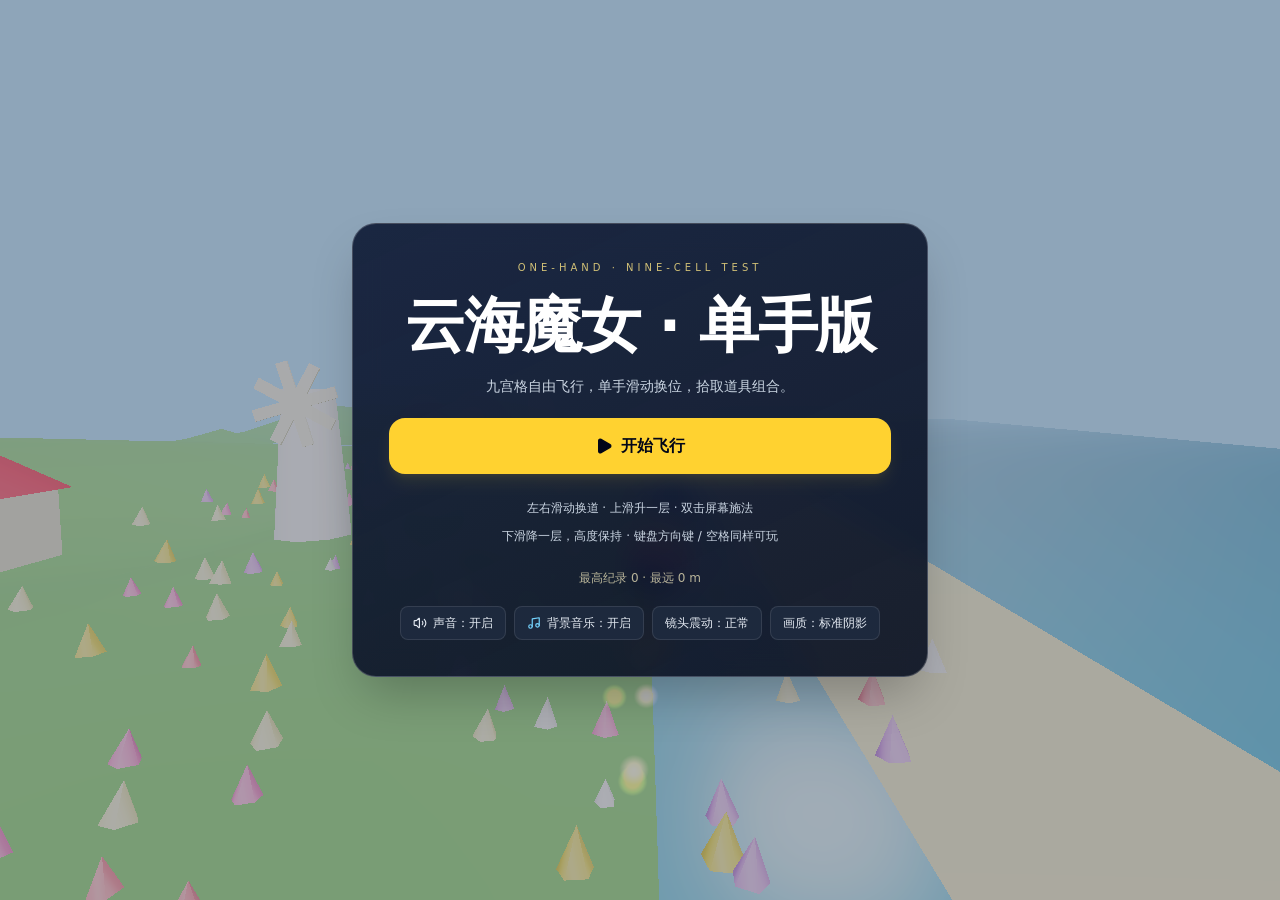
==== commit 5762beeb: "Update isolated one-hand nine-cell playtest without changing the official game" ====
--- a/one-hand/index.html
+++ b/one-hand/index.html
@@ -16,7 +16,7 @@
     />
     <meta property="og:type" content="website" />
     <meta name="twitter:card" content="summary_large_image" />
-    <script type="module" crossorigin src="./assets/index-BNXJBDKs.js"></script>
+    <script type="module" crossorigin src="./assets/index-CsTR1VGv.js"></script>
     <link rel="stylesheet" crossorigin href="./assets/index-DBeiCkFY.css">
   </head>
   <body class="bg-slate-950 text-slate-100 overflow-hidden select-none">
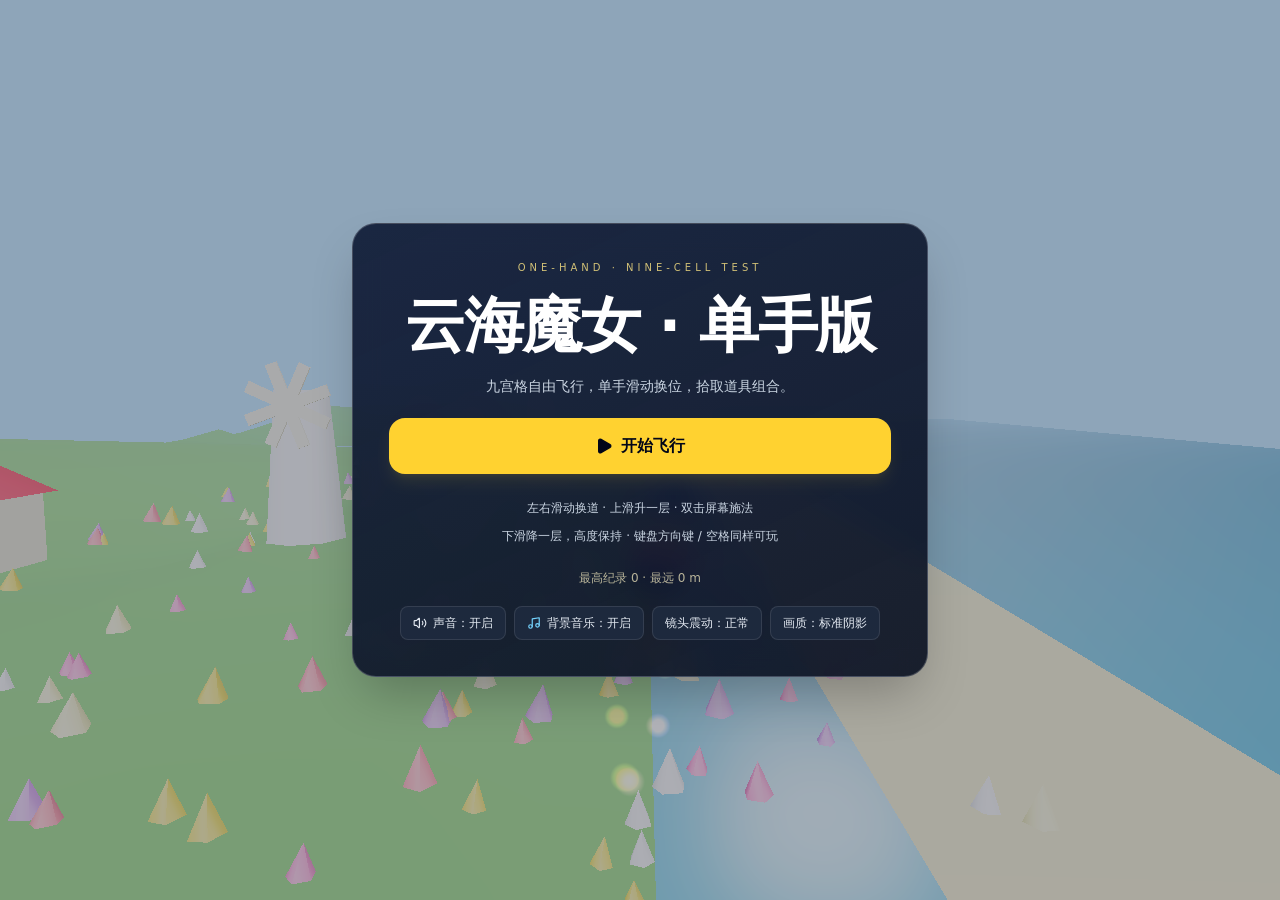
==== commit 63bcb329: "Update isolated one-hand nine-cell playtest without changing the official game" ====
--- a/one-hand/index.html
+++ b/one-hand/index.html
@@ -16,7 +16,7 @@
     />
     <meta property="og:type" content="website" />
     <meta name="twitter:card" content="summary_large_image" />
-    <script type="module" crossorigin src="./assets/index-CsTR1VGv.js"></script>
+    <script type="module" crossorigin src="./assets/index-BOkeaMqw.js"></script>
     <link rel="stylesheet" crossorigin href="./assets/index-DBeiCkFY.css">
   </head>
   <body class="bg-slate-950 text-slate-100 overflow-hidden select-none">
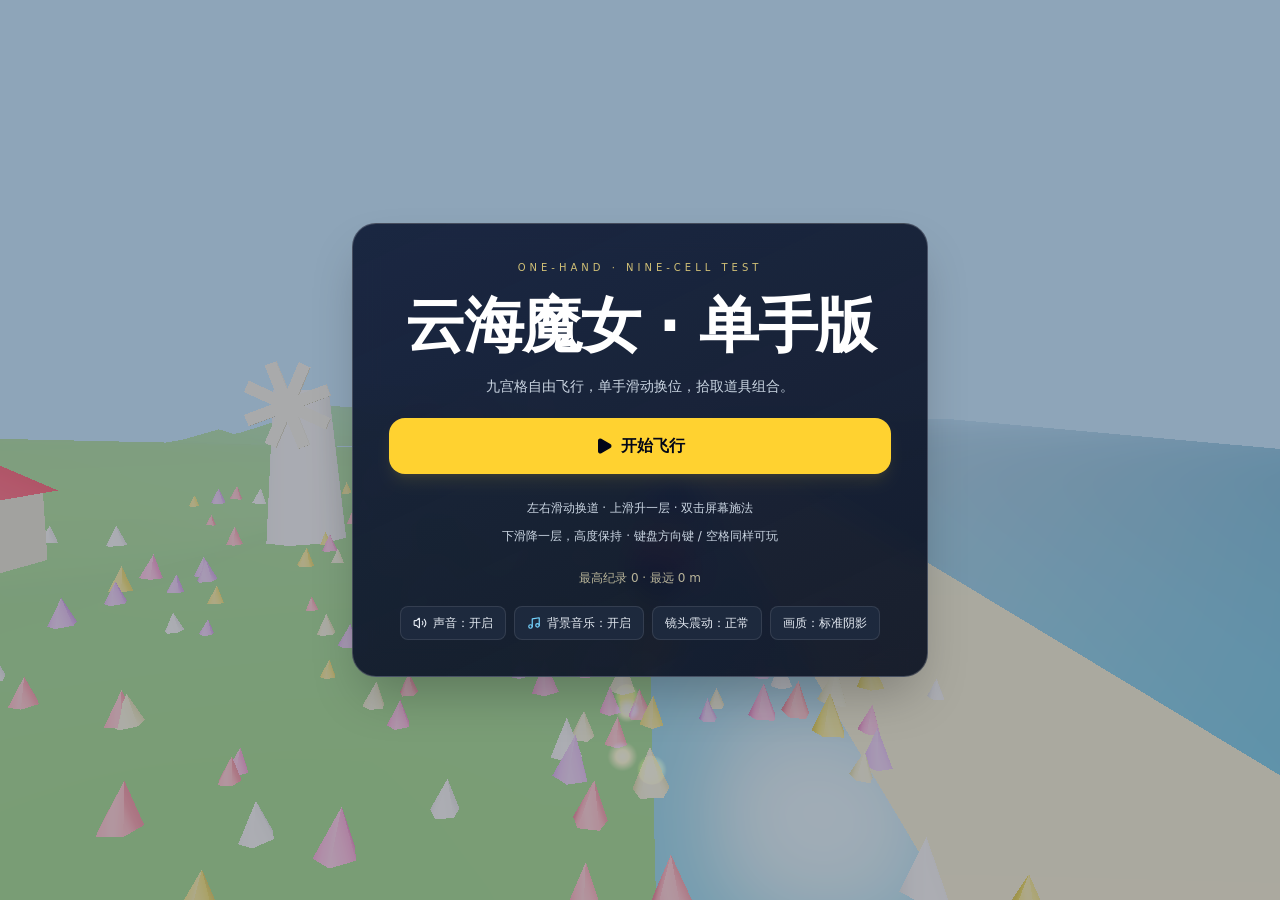
==== commit fb175f3b: "Update isolated one-hand nine-cell playtest without changing the official game" ====
--- a/one-hand/index.html
+++ b/one-hand/index.html
@@ -16,7 +16,7 @@
     />
     <meta property="og:type" content="website" />
     <meta name="twitter:card" content="summary_large_image" />
-    <script type="module" crossorigin src="./assets/index-BOkeaMqw.js"></script>
+    <script type="module" crossorigin src="./assets/index-C1itTPjG.js"></script>
     <link rel="stylesheet" crossorigin href="./assets/index-DBeiCkFY.css">
   </head>
   <body class="bg-slate-950 text-slate-100 overflow-hidden select-none">
